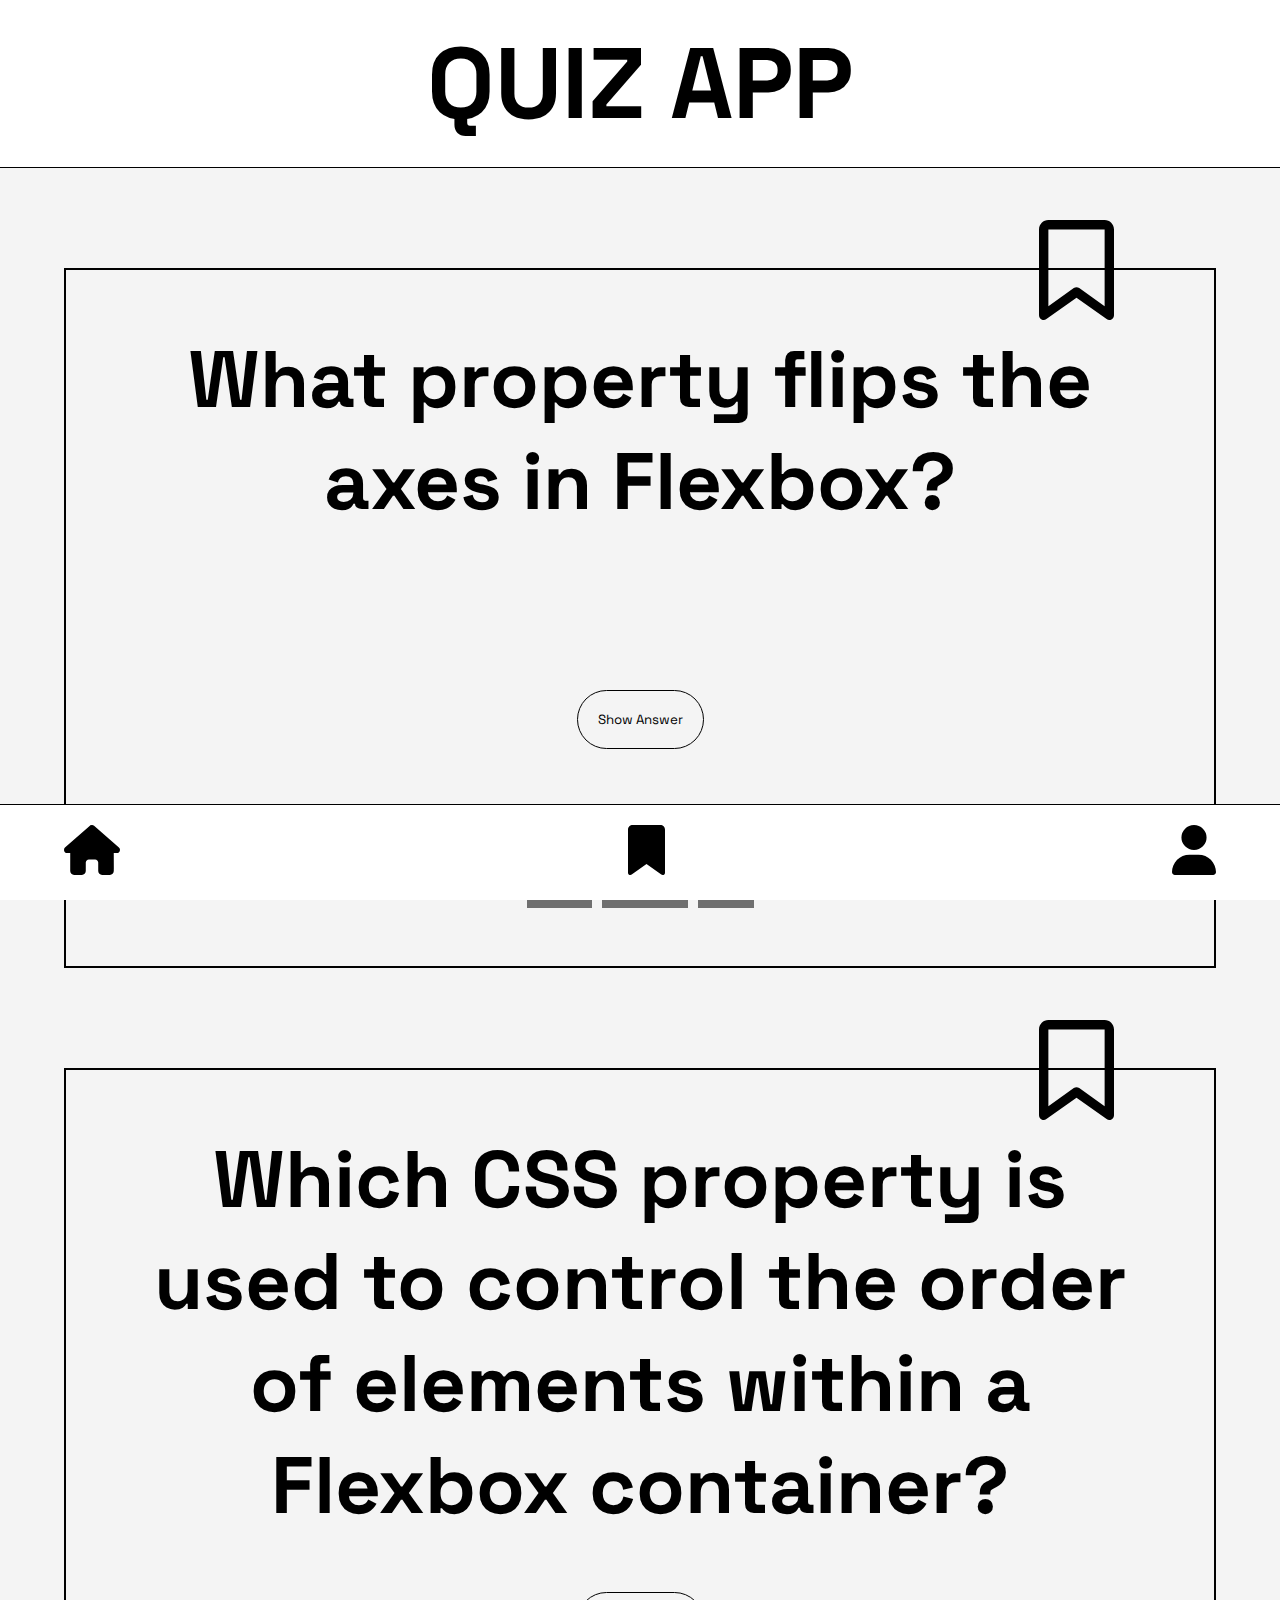
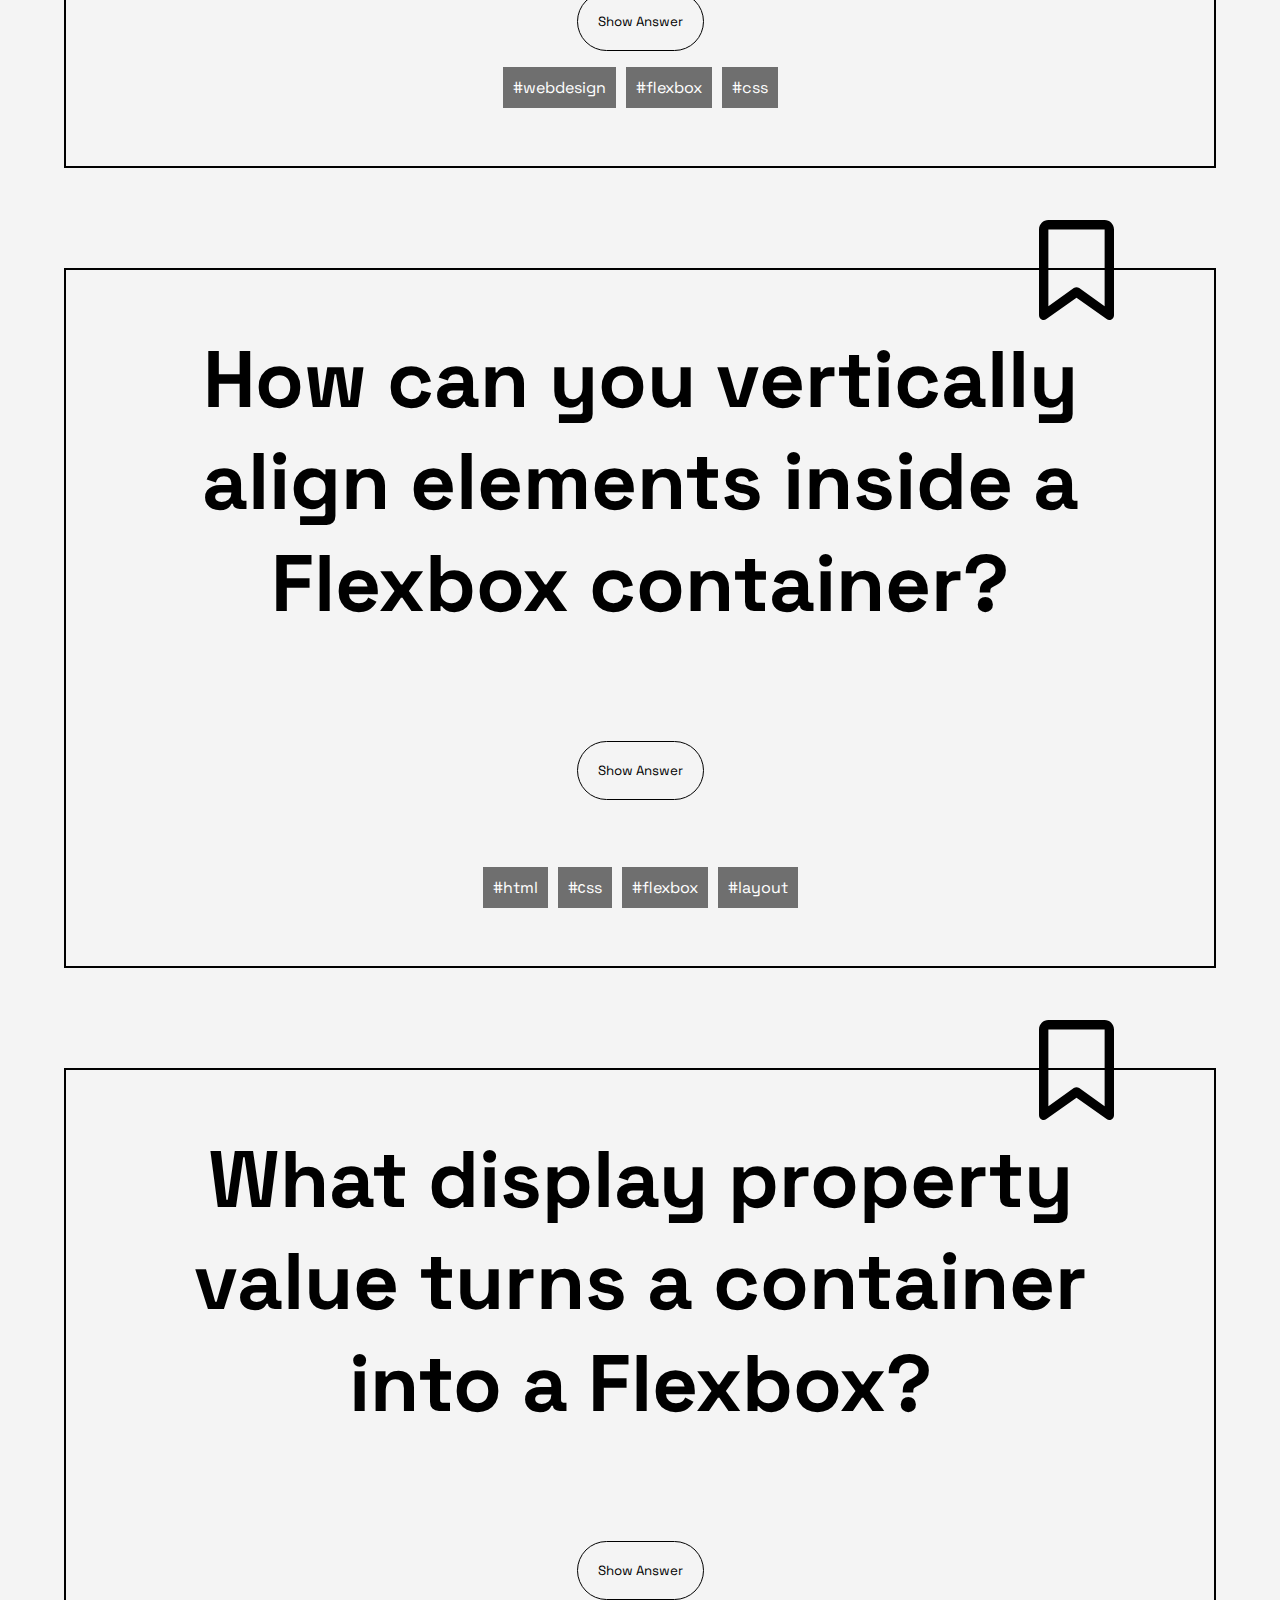
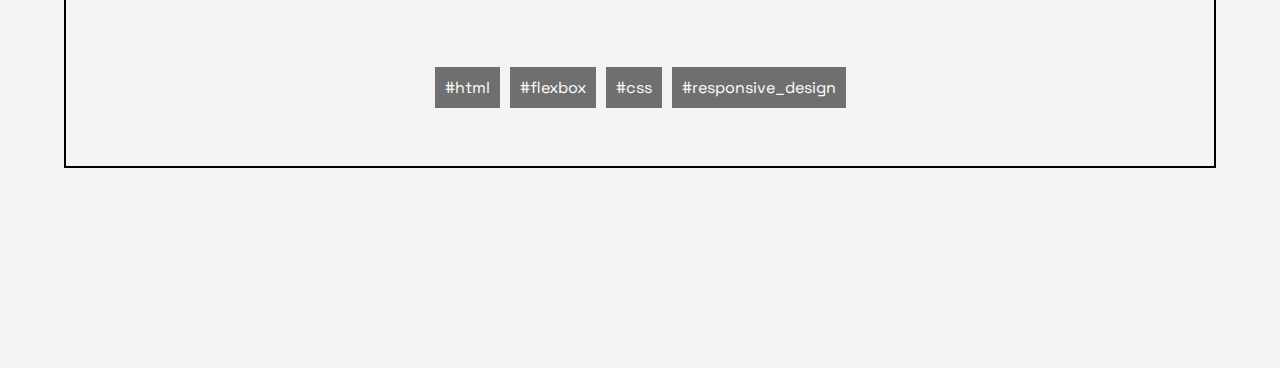
==== index.html @ c156fd58 "first commit" ====
<!DOCTYPE html>
<html lang="en">
<head>
  <meta charset="UTF-8">
  <meta name="viewport" content="width=device-width, initial-scale=1.0">
  <title>QuizApp</title>
  <link rel="stylesheet" href="css.css">
</head>
<body>
  <header>
    <h1> QUIZ APP</h1>
  </header>
  <main>
    <div class="container">
      <div class="question-card">
        <img class="bookmark" src="/assets/bookmark-regular.svg" alt="bookmark">
        <h2>What property flips the axes in Flexbox?</h2>
        <button>Show Answer</button>
        <div class="tags">
          <span class="tag">#html</span>
          <span class="tag">#flexbox</span>
          <span class="tag">#css</span>
        </div>
      </div>
      <div class="question-card">
        <img class="bookmark" src="/assets/bookmark-regular.svg" alt="bookmark">
        <h2>Which CSS property is used to control the order of elements within a Flexbox container?</h2>
        <button>Show Answer</button>
        <div class="tags">
          <span class="tag">#webdesign</span>
          <span class="tag">#flexbox</span>
          <span class="tag">#css</span>
        </div>
      </div>
      <div class="question-card">
        <img class="bookmark" src="/assets/bookmark-regular.svg" alt="bookmark">
        <h2>How can you vertically align elements inside a Flexbox container?</h2>
        <button>Show Answer</button>
        <div class="tags">
          <span class="tag">#html</span>
          <span class="tag">#сss</span>
          <span class="tag">#flexbox</span>
          <span class="tag">#layout</span>
        </div>
      </div>
      <div class="question-card">
        <img class="bookmark" src="/assets/bookmark-regular.svg" alt="bookmark">
        <h2>What display property value turns a container into a Flexbox?</h2>
        <button>Show Answer</button>
        <div class="tags">
          <span class="tag">#html</span>
          <span class="tag">#flexbox</span>
          <span class="tag">#css</span>
          <span class="tag">#responsive_design</span>
        </div>
      </div>
    </div>
  </main>
  <footer>
    <div class="container">
      <nav>
        <ul class="links">
          <li>
            <a href="/">
              <img src="/assets/house-solid.svg" alt="house">
            </a>
          </li>
          <li>
            <a href="pages/bookmarks.html">
              <img src="/assets/bookmark-solid.svg" alt="bookmark">
            </a>
          </li>
          <li>
            <a href="pages/profile.html">
              <img src="/assets/user-solid.svg" alt="profile">
            </a>
          </li>
        </ul>
      </nav>
    </div>
  </footer>
</body>
</html>
---- css.css ----
@import url('https://fonts.googleapis.com/css2?family=Lexend+Mega:wght@100;200;300;400;500;600;700;800;900&family=Open+Sans:wght@300;400;500;600&family=Space+Grotesk:wght@300;400;500;600;700&display=swap');

* {
  font-family: 'Space Grotesk', sans-serif;
  box-sizing: border-box;
  margin: 0;
  padding: 0;
}
h1 {
  font-size: 100px;
}
h2 {
  font-size: 80px;
  margin-bottom: 40px;
}

li {
  list-style: none;
}
li a {
  cursor: pointer;
}
header {
  display: flex;
  justify-content: center;
  border-bottom: 1px solid black;
  padding: 20px 0;
}

main {
  background: #f4f4f4;
  padding: 100px 0;
}
.container {
  width: 90%;
  margin: auto;
}
.question-card {
  border: 2px solid black;
  display: flex;
  flex-direction: column;
  align-items: center;
  text-align: center;
  padding: 5% 5% ;
  height: 700px;
  justify-content: space-between;
  position: relative;
  margin-bottom: 100px;
}

.tags {
  display: flex;
  gap: 10px;
}
.tag {
  background: #6f6f6f;
  padding: 10px;
  color: white;
}

footer {
  position: fixed;
  bottom: 0;
  border-top: 1px solid black;
  width: 100%;
  padding: 20px 0;
  background: white;
}
.links {
  display: flex;
  justify-content: space-between;
}
img {
  height: 50px;
}

button {
  background: transparent;
  padding: 20px;
  border: 1px solid;
  border-radius: 40px;
  cursor: pointer;
  transition: .3s;

}
button:hover {
  background-color: black;
  color: white;
  transition: .3s;
  border: 1px solid black;

}
.bookmark {
  position: absolute;
  top: -50px;
  right: 100px;
  height: 100px;
}
.profileBlock {
  display: flex;
  align-items: center;
  justify-content: space-around;
  margin-bottom: 300px;
}
.smile {
  height: 250px;
}
.content {
  width: 90%;
  margin: auto;
  margin-bottom: 100px;
}

.votes {
  display: flex;
  gap: 10px;
  margin-top: 40px;
}
.votesBtn { 
  display: flex;
  align-items: center;
  gap: 10px;
}
.votesBtn:hover {
  background: #ececec;
}
.votesImg {
  height: 20px;
}
.mode {
  display: flex;
  align-items: center;
  justify-content: space-between;
}
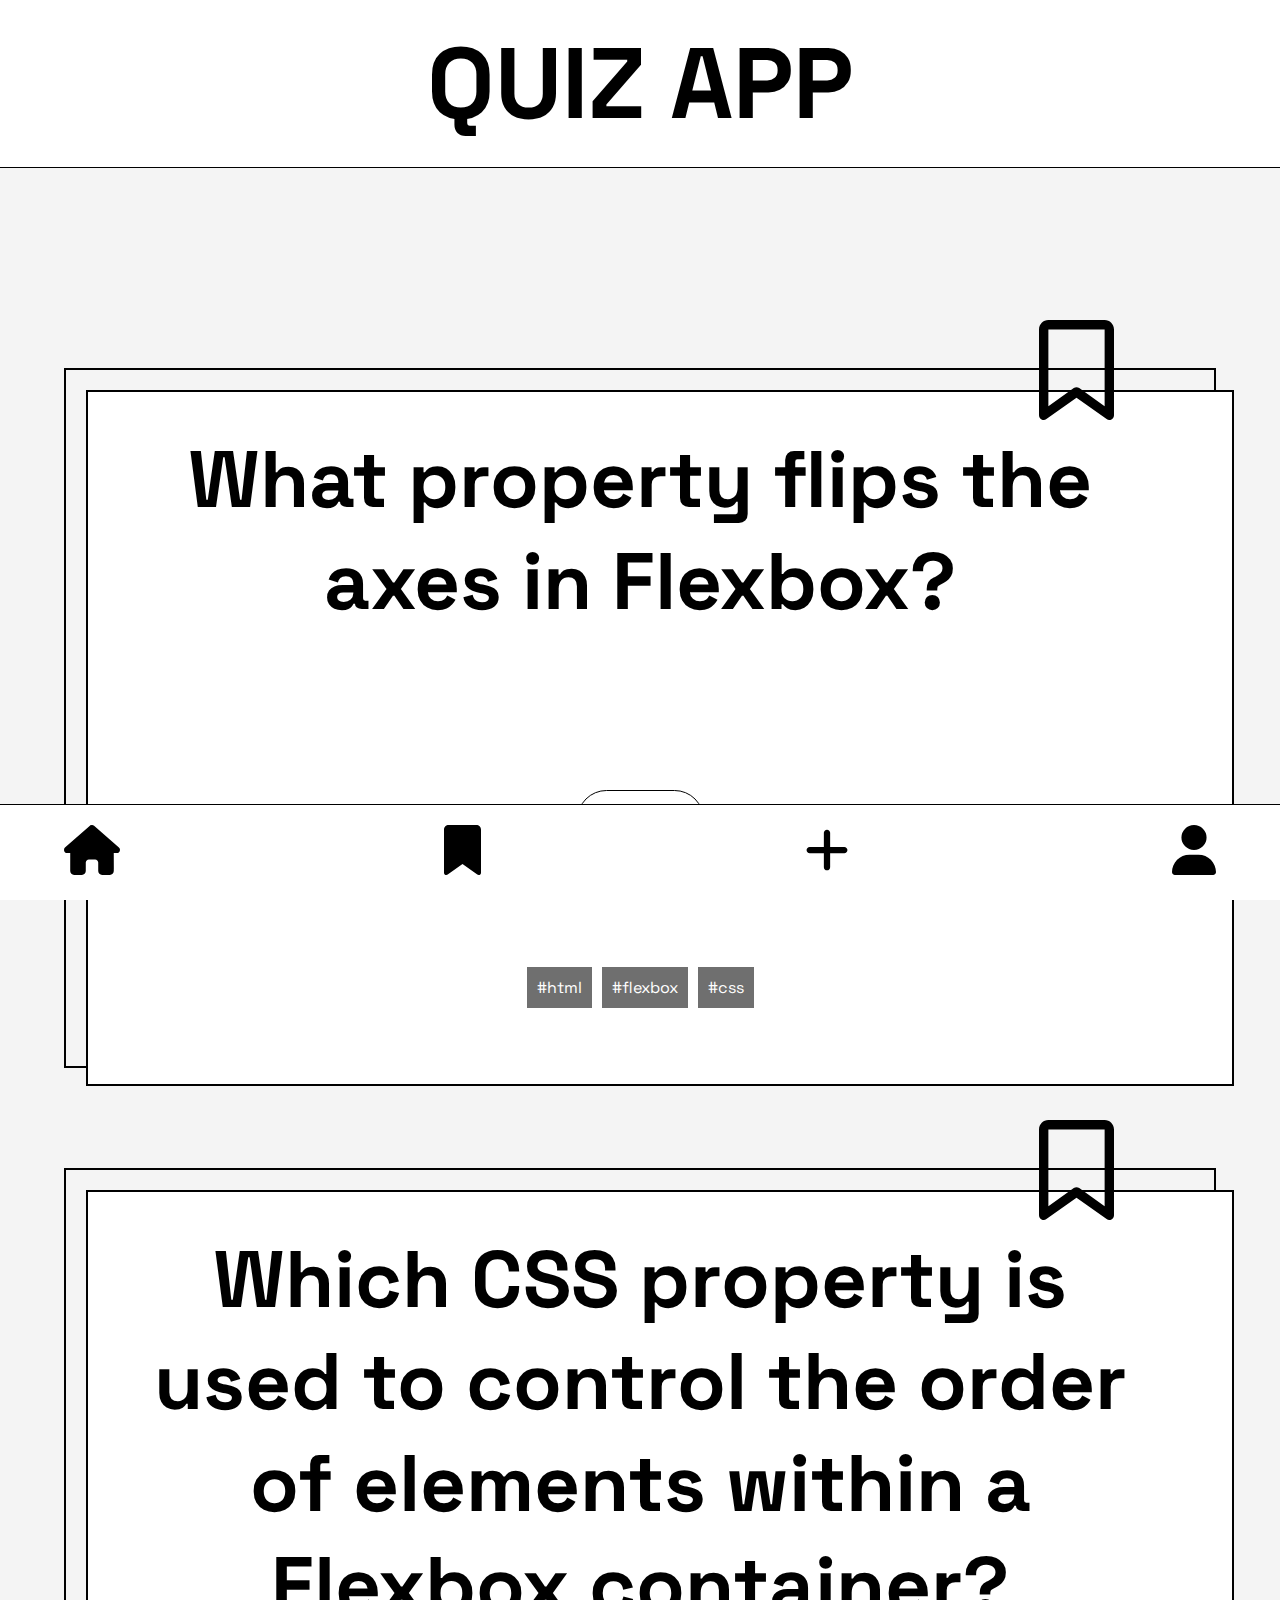
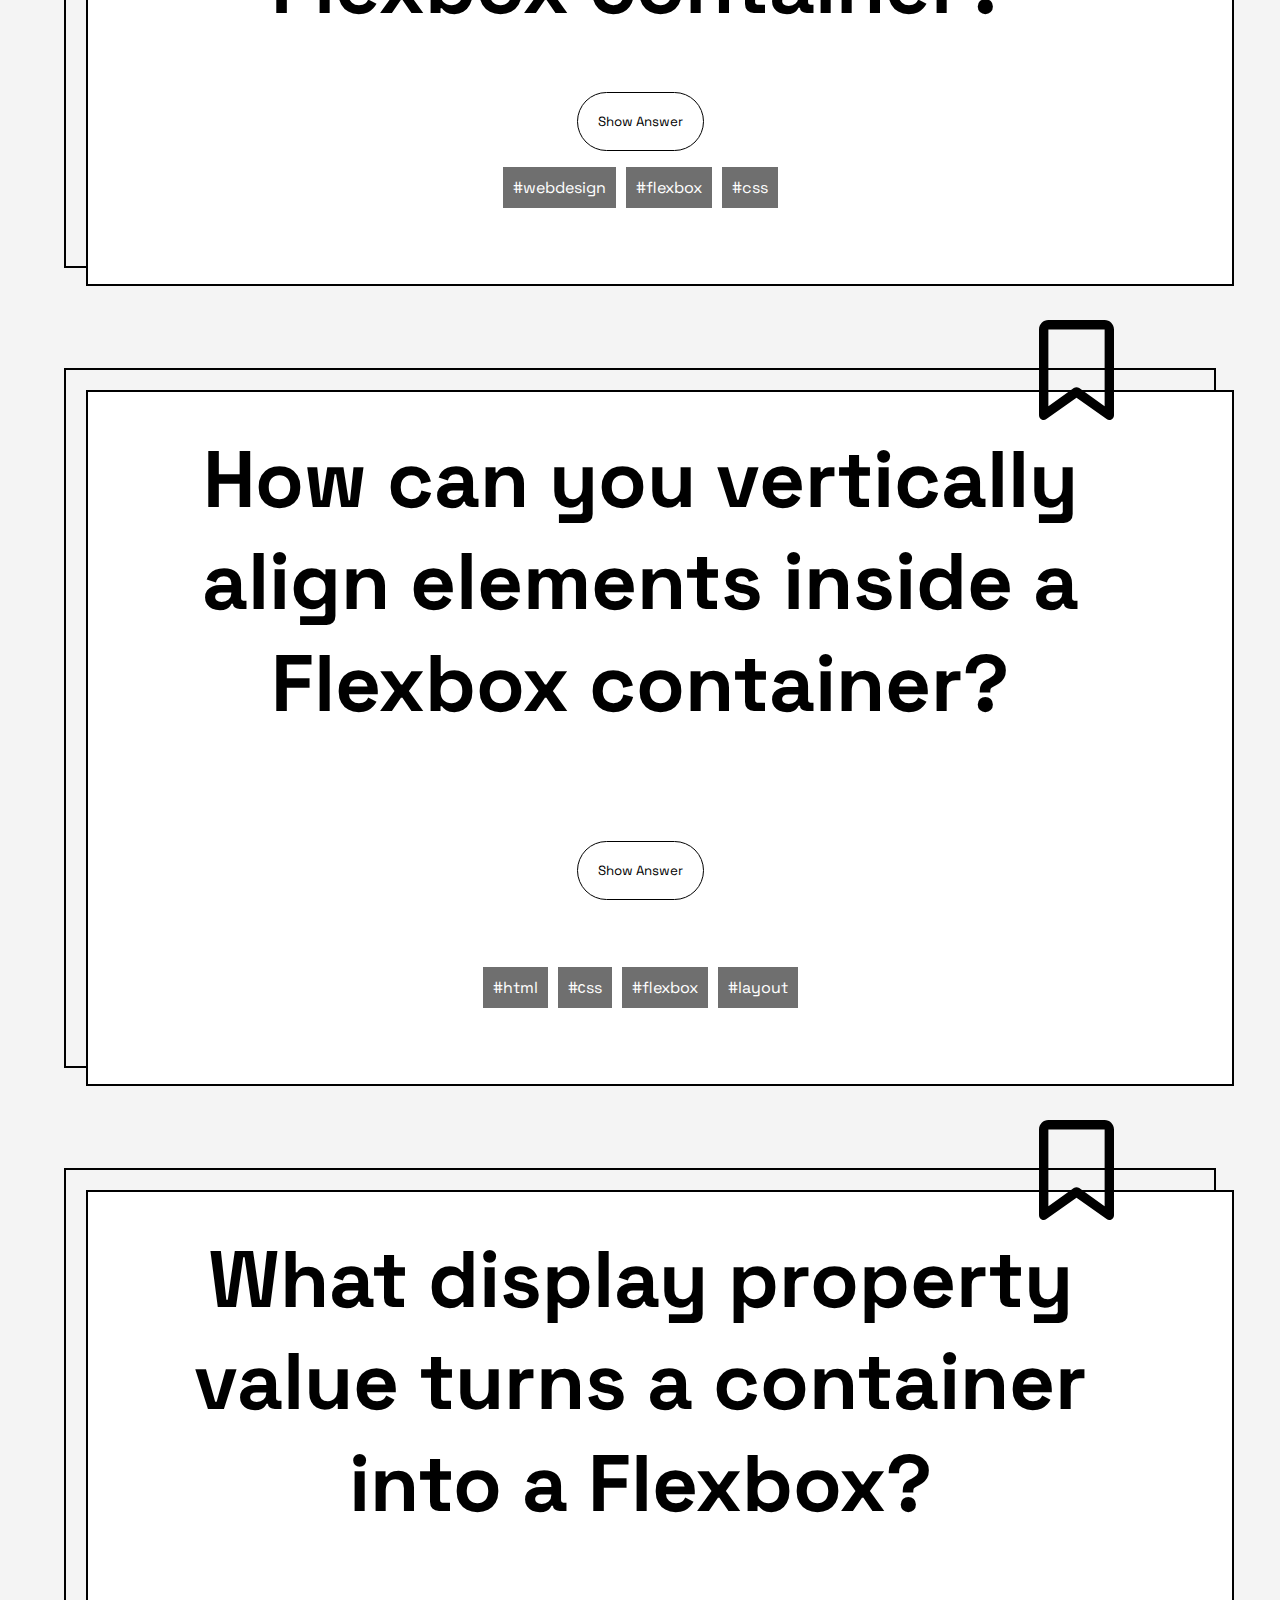
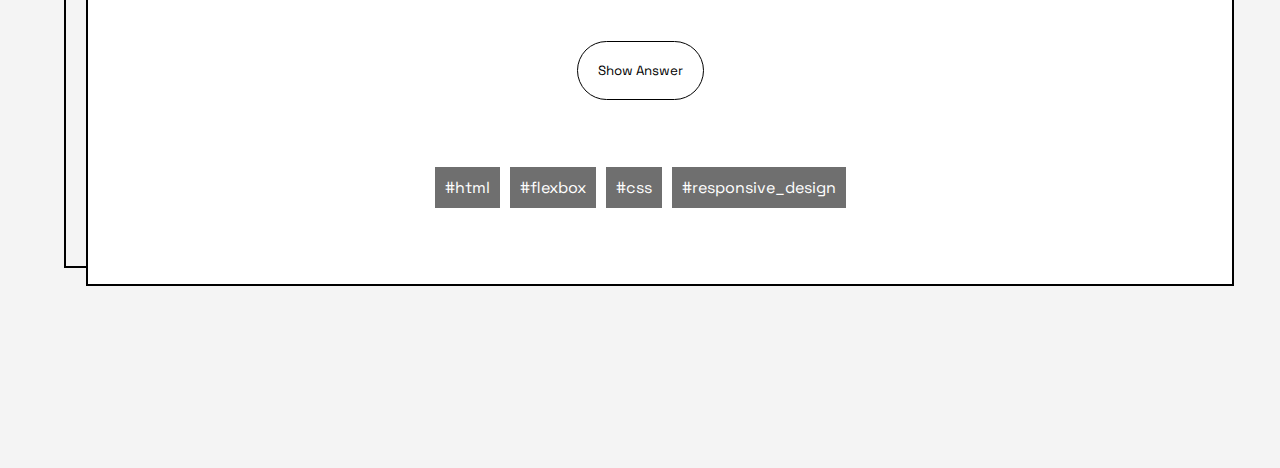
==== commit 242544a6: "recap project 2" ====
--- a/index.html
+++ b/index.html
@@ -5,6 +5,7 @@
   <meta name="viewport" content="width=device-width, initial-scale=1.0">
   <title>QuizApp</title>
   <link rel="stylesheet" href="css.css">
+  <script src="js/index.js" defer></script>
 </head>
 <body>
   <header>
@@ -12,18 +13,18 @@
   </header>
   <main>
     <div class="container">
-      <div class="question-card">
-        <img class="bookmark" src="/assets/bookmark-regular.svg" alt="bookmark">
+      <article class="question-card">
+        <img class="bookmark" src="/assets/bookmark-regular.svg" alt="bookmark" data-js="bookmark">
         <h2>What property flips the axes in Flexbox?</h2>
-        <button>Show Answer</button>
+        <button data-js="clis">Show Answer</button>
         <div class="tags">
           <span class="tag">#html</span>
           <span class="tag">#flexbox</span>
           <span class="tag">#css</span>
         </div>
-      </div>
-      <div class="question-card">
-        <img class="bookmark" src="/assets/bookmark-regular.svg" alt="bookmark">
+      </article>
+      <article class="question-card">
+        <img class="bookmark" src="/assets/bookmark-regular.svg" alt="bookmark" data-js="bookmark">
         <h2>Which CSS property is used to control the order of elements within a Flexbox container?</h2>
         <button>Show Answer</button>
         <div class="tags">
@@ -31,9 +32,9 @@
           <span class="tag">#flexbox</span>
           <span class="tag">#css</span>
         </div>
-      </div>
-      <div class="question-card">
-        <img class="bookmark" src="/assets/bookmark-regular.svg" alt="bookmark">
+      </article>
+      <article class="question-card">
+        <img class="bookmark" src="/assets/bookmark-regular.svg" alt="bookmark" data-js="bookmark">
         <h2>How can you vertically align elements inside a Flexbox container?</h2>
         <button>Show Answer</button>
         <div class="tags">
@@ -42,9 +43,9 @@
           <span class="tag">#flexbox</span>
           <span class="tag">#layout</span>
         </div>
-      </div>
-      <div class="question-card">
-        <img class="bookmark" src="/assets/bookmark-regular.svg" alt="bookmark">
+      </article>
+      <article class="question-card">
+        <img class="bookmark" src="/assets/bookmark-regular.svg" alt="bookmark" data-js="bookmark">
         <h2>What display property value turns a container into a Flexbox?</h2>
         <button>Show Answer</button>
         <div class="tags">
@@ -53,7 +54,7 @@
           <span class="tag">#css</span>
           <span class="tag">#responsive_design</span>
         </div>
-      </div>
+      </article>
     </div>
   </main>
   <footer>
@@ -71,6 +72,11 @@
             </a>
           </li>
           <li>
+            <a href="pages/form.html">
+              <img src="/assets/plus-solid.svg" alt="plus">
+            </a>
+          </li>
+          <li>
             <a href="pages/profile.html">
               <img src="/assets/user-solid.svg" alt="profile">
             </a>
--- a/css.css
+++ b/css.css
@@ -41,12 +41,28 @@
   flex-direction: column;
   align-items: center;
   text-align: center;
-  padding: 5% 5% ;
+  padding: 5%;
   height: 700px;
   justify-content: space-between;
   position: relative;
   margin-bottom: 100px;
+  background-color: blgray;
+  margin-top: 100px;
+  z-index: 1;
 }
+
+.question-card::before {
+  content: '';
+  background-color: white;
+  position: absolute;
+  top: 20px;
+  left: 20px;
+  right: -20px;
+  bottom: -20px;
+  border: 2px solid black;
+  z-index: -90;
+}
+
 
 .tags {
   display: flex;
@@ -65,6 +81,7 @@
   width: 100%;
   padding: 20px 0;
   background: white;
+  z-index: 2;
 }
 .links {
   display: flex;
@@ -95,8 +112,9 @@
   top: -50px;
   right: 100px;
   height: 100px;
+  cursor: pointer;
 }
-.profileBlock {
+.hero {
   display: flex;
   align-items: center;
   justify-content: space-around;
@@ -131,4 +149,26 @@
   display: flex;
   align-items: center;
   justify-content: space-between;
-}+}
+
+.toggleBackground {
+  background-color: red;
+}
+.form {
+  width: 40%;
+  margin: auto;
+  display: flex;
+  flex-direction: column;
+  gap: 40px
+}
+.inputBox {
+  display: flex;
+  flex-direction: column;
+  gap: 6px;
+}
+textarea {
+  padding: 20px;
+}
+input {
+  padding: 20px;
+}
